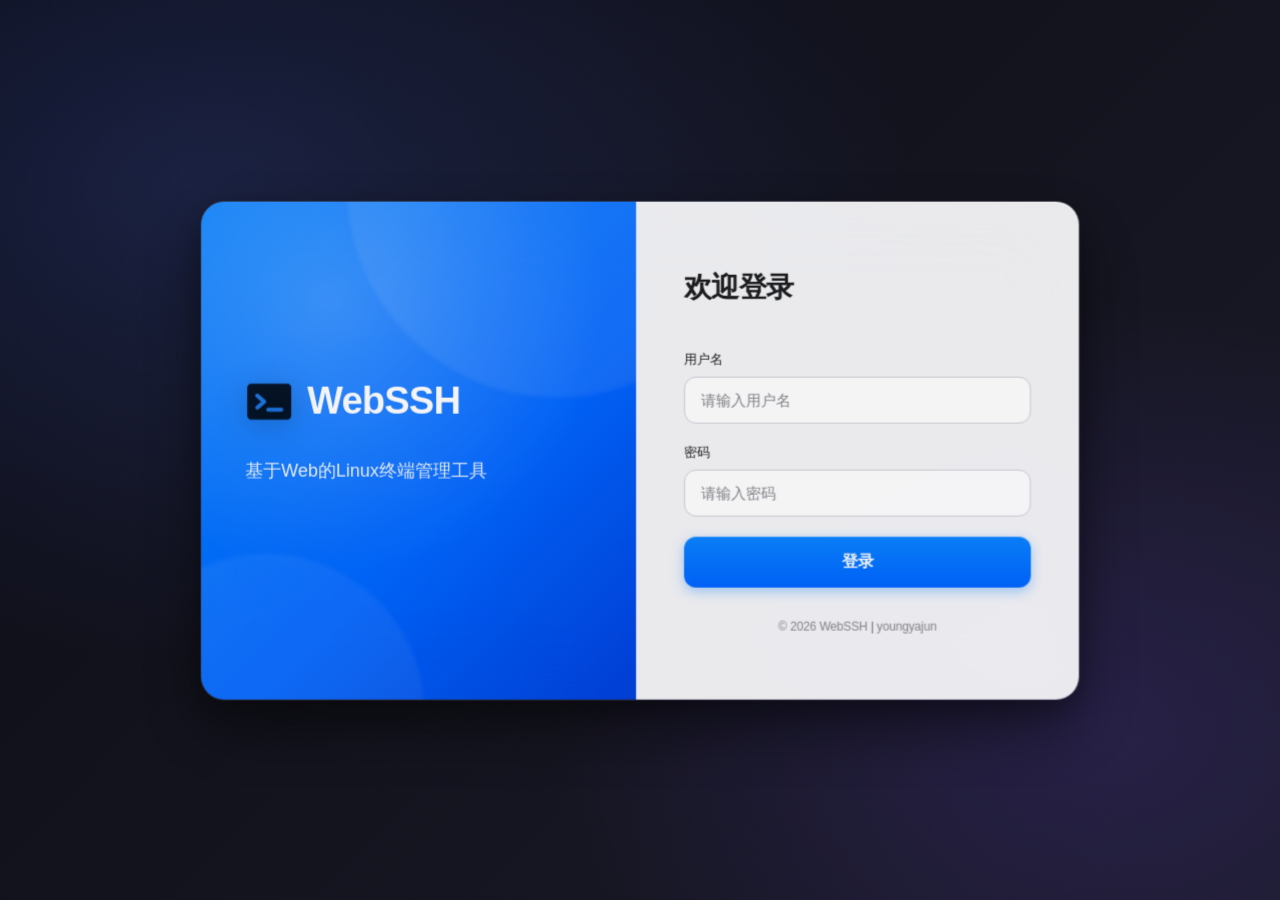
==== yyj-webssh-spring-boot-starter/src/main/resources/META-INF/resources/webssh/index.html @ f2e2c3d6 "refactor: replace UI logo image." ====
<!DOCTYPE html>
<html lang="zh-CN">
<head>
    <meta charset="UTF-8">
    <meta name="viewport" content="width=device-width, initial-scale=1.0">
    <title>WebSSH-终端</title>
    <link rel="icon" type="image/svg+xml" href="images/terminal.svg">
    <link rel="stylesheet" href="style/xterm-5.5.0.css">
    <link rel="stylesheet" href="style/webssh.css">
    <script src="js/xterm-5.5.0.js"></script>
    <script src="js/xterm-addon-fit.min-0.8.0.js"></script>
    <script src="js/jsencrypt.min.js"></script>
    <script src="js/webssh.js"></script>
</head>
<body data-theme="dark">
    <div class="header">
        <div class="header-left">
            <div class="logo">
                <span class="logo-text">WebSSH</span>
                <img src="images/terminal.png" alt="WebSSH" class="logo-icon">
            </div>
            <div class="selector-wrapper">
                <span class="selector-label">会话</span>
                <select class="host-selector" id="hostSelector" title="选择主机新建会话">
                    <!-- 动态填充 -->
                </select>
            </div>
        </div>
        <div class="header-right">
            <div class="selector-wrapper">
                <span class="selector-label">主题</span>
                <select class="theme-selector" id="themeSelector" title="终端主题">
                    <option value="github-dark">Dark</option>
                    <option value="github-light">Light</option>
                </select>
            </div>
            <div class="header-divider"></div>
            <div class="header-group">
                <button class="btn btn-icon" id="toggleFilePanel" title="文件管理器"><img src="images/file.png" alt="文件管理器"></button>
                <button class="btn btn-icon" id="refreshBtn" title="刷新"><img src="images/refresh.png" alt="刷新"></button>
                <button class="btn btn-icon" id="logBtn" title="命令日志"><img src="images/log.png" alt="命令日志"></button>
            </div>
            <div class="header-divider"></div>
            <div class="user-group">
                <span class="user-info" id="userInfo"></span>
                <button class="btn btn-icon" id="logoutBtn" title="退出"><img src="images/logout.png" alt="退出"></button>
            </div>
        </div>
    </div>

    <!-- 标签栏 -->
    <div class="tab-bar" id="tabBar">
        <div class="tab-list" id="tabList">
            <!-- 动态填充 -->
        </div>
        <button class="tab-overflow-btn" id="tabOverflowBtn" title="更多会话" style="display:none;">&#9662;</button>
        <div class="tab-overflow-dropdown" id="tabOverflowDropdown"></div>
        <button class="tab-add-btn" id="tabAddBtn" title="新建会话">+</button>
    </div>

    <div class="main-container">
        <div class="file-panel" id="filePanel">
            <div class="file-panel-header">
                <span class="file-panel-title">文件管理器</span>
                <div class="file-panel-actions">
                    <button class="btn btn-icon" id="refreshFileBtn" title="刷新文件列表">&#x1F504;</button>
                    <button class="btn btn-icon" id="uploadBtn" title="上传文件">&#x2B06;</button>
                    <label class="follow-terminal-label" title="跟随终端目录，终端 cd 时自动同步文件面板">
                        <input type="checkbox" id="followTerminalDir">
                        跟随终端
                    </label>
                </div>
            </div>
            <div class="path-display-bar" id="pathDisplayBar">
                <div class="breadcrumb" id="breadcrumb">
                    <!-- 动态填充 -->
                </div>
                <div class="path-bar">
                    <div class="path-input-wrapper">
                        <span class="path-input-icon">📁</span>
                        <input type="text" id="pathInput" class="path-input" placeholder="输入路径后回车跳转..." />
                        <div class="path-suggestions" id="pathSuggestions"></div>
                    </div>
                </div>
            </div>
            <div class="file-list" id="fileList">
                <!-- 动态填充 -->
            </div>
        </div>
        <div class="resizer" id="resizer"></div>
        <div class="terminal-panel">
            <div class="terminal-container">
                <div class="terminal-container-inner" id="terminalContainer">
                    <!-- 每个标签页的终端动态创建 -->
                </div>
                <!-- 空状态引导（所有标签关闭后显示） -->
                <div class="terminal-empty-state" id="terminalEmptyState" style="display:none;">
                    <div class="empty-icon">&#x1F4BB;</div>
                    <div class="empty-text">没有活跃的终端会话</div>
                    <div class="empty-actions">
                        <button class="btn btn-primary" id="emptyNewSessionBtn">新建会话</button>
                    </div>
                </div>
            </div>
            <div class="status-bar">
                <span id="connectionStatus"><span class="status-dot" id="statusDot"></span>未连接</span>
                <span id="currentPath" title="点击复制路径到剪切板">路径: -</span>
            </div>
        </div>
    </div>

    <!-- 文件预览弹窗 -->
    <div class="modal" id="previewModal">
        <div class="modal-content">
            <div class="modal-header">
                <span class="modal-title" id="previewTitle">文件预览</span>
                <button class="modal-close" id="closePreview">&times;</button>
            </div>
            <div class="modal-body">
                <div id="previewContent" class="preview-content"></div>
            </div>
        </div>
    </div>

    <!-- 自定义右键菜单 -->
    <div class="context-menu" id="contextMenu">
        <div class="context-menu-item" id="ctxUpload">
            <span class="menu-icon">&#x2B06;</span>
            <span>上传文件</span>
        </div>
        <div class="context-menu-separator" id="ctxSepUpload"></div>
        <div class="context-menu-item" id="ctxDownload">
            <span class="menu-icon">&#x2B07;</span>
            <span>下载</span>
        </div>
        <div class="context-menu-item" id="ctxProperties">
            <span class="menu-icon">&#x1F4CB;</span>
            <span>属性</span>
        </div>
        <div class="context-menu-separator" id="ctxSeparator"></div>
        <div class="context-menu-item" id="ctxPreview">
            <span class="menu-icon">&#x1F441;</span>
            <span>预览</span>
        </div>
    </div>

    <!-- 终端右键菜单（复制） -->
    <div class="context-menu" id="terminalContextMenu">
        <div class="context-menu-item" id="ctxCopy">
            <span class="menu-icon">&#x1F4CB;</span>
            <span>复制</span>
        </div>
    </div>

    <!-- 标签页右键菜单 -->
    <div class="context-menu tab-context-menu" id="tabContextMenu">
        <div class="context-menu-item" id="ctxTabDuplicate">
            <span class="menu-icon">&#x1F4CB;</span>
            <span>复制会话</span>
        </div>
        <div class="context-menu-separator"></div>
        <div class="context-menu-item" id="ctxTabClose">
            <span class="menu-icon">&#x2716;</span>
            <span>关闭</span>
        </div>
        <div class="context-menu-item danger" id="ctxTabCloseOthers">
            <span class="menu-icon">&#x2716;</span>
            <span>关闭其他</span>
        </div>
    </div>

    <!-- SSH 凭据输入对话框 -->
    <div class="modal" id="credentialModal">
        <div class="modal-content" style="max-width: 500px;">
            <div class="modal-header">
                <span class="modal-title">输入 SSH 凭据</span>
                <button class="modal-close" id="closeCredential">&times;</button>
            </div>
            <div class="modal-body">
                <div id="credentialError" class="error-message" style="display: none;"></div>
                <div class="form-group">
                    <label for="credentialHost">主机</label>
                    <div class="host-combobox">
                        <input type="text" id="credentialHost" class="form-control" placeholder="选择或输入主机/IP（可含端口，如 192.168.1.1:2222）" autocomplete="off">
                        <div class="host-dropdown" id="hostDropdown"></div>
                    </div>
                </div>
                <div id="credentialConfiguredHint" class="info-message" style="display: none;">该主机已在配置文件中配置账号密码，可直接点击"连接"</div>
                <div class="form-group" id="credentialUsernameGroup">
                    <label for="credentialUsername">用户名</label>
                    <input type="text" id="credentialUsername" class="form-control" placeholder="输入 SSH 用户名" autocomplete="username">
                </div>
                <div class="form-group" id="credentialPasswordGroup">
                    <label for="credentialPassword">密码</label>
                    <input type="password" id="credentialPassword" class="form-control" placeholder="输入 SSH 密码" autocomplete="current-password">
                </div>
                <div class="form-group" id="rememberCredentialsGroup" style="margin-top: 20px;">
                    <label style="display: flex; align-items: center;">
                        <input type="checkbox" id="rememberCredentials">
                        <span style="margin-left: 8px;">记住凭据（仅本次会话）</span>
                    </label>
                </div>
                <div class="modal-footer" style="display: flex; justify-content: flex-end; gap: 10px; margin-top: 20px;">
                    <button class="btn" id="cancelCredential">取消</button>
                    <button class="btn btn-primary" id="submitCredential">连接</button>
                </div>
            </div>
        </div>
    </div>

    <!-- 退出确认对话框 -->
    <div class="modal" id="logoutModal">
        <div class="modal-content" style="max-width: 420px;">
            <div class="modal-header">
                <span class="modal-title">确认退出</span>
                <button class="modal-close" id="closeLogoutModal">&times;</button>
            </div>
            <div class="modal-body">
                <p style="font-size: 15px; margin: 0; color: var(--text);">确定要退出WebSSH吗？</p>
                <div class="modal-footer" style="display: flex; justify-content: flex-end; gap: 10px; margin-top: 24px;">
                    <button class="btn" id="cancelLogout">取消</button>
                    <button class="btn btn-danger" id="confirmLogout">确定</button>
                </div>
            </div>
        </div>
    </div>

    <!-- 文件属性对话框 -->
    <div class="modal" id="propertiesModal">
        <div class="modal-content" style="max-width: 520px;">
            <div class="modal-header">
                <span class="modal-title">文件属性</span>
                <button class="modal-close" id="closeProperties">&times;</button>
            </div>
            <div class="modal-body">
                <div id="propertiesContent" style="text-align: center; padding: 20px;">
                    <div class="spinner"></div>
                    <p style="margin-top: 10px; color: var(--text-muted);">加载中...</p>
                </div>
            </div>
        </div>
    </div>

    <!-- 文件夹大小过大警告对话框 -->
    <div class="modal" id="largeDirModal">
        <div class="modal-content" style="max-width: 440px;">
            <div class="modal-header">
                <span class="modal-title">文件夹较大</span>
                <button class="modal-close" id="closeLargeDirModal">&times;</button>
            </div>
            <div class="modal-body">
                <p style="font-size: 15px; margin: 0; color: var(--text); line-height: 1.6;" id="largeDirMsg"></p>
                <div class="modal-footer" style="display: flex; justify-content: flex-end; gap: 10px; margin-top: 24px;">
                    <button class="btn" id="cancelLargeDir">取消</button>
                    <button class="btn btn-primary" id="confirmLargeDir">仍然下载</button>
                </div>
            </div>
        </div>
    </div>

    <!-- 文件上传进度对话框 -->
    <div class="modal" id="uploadModal">
        <div class="modal-content" style="max-width: 460px;">
            <div class="modal-header">
                <span class="modal-title">文件上传</span>
                <button class="modal-close" id="closeUploadModal">&times;</button>
            </div>
            <div class="modal-body">
                <div id="uploadContent" style="text-align: center; padding: 10px 0;">
                    <div class="upload-file-name" id="uploadFileName"></div>
                    <div class="upload-progress-container">
                        <div class="upload-progress-bar" id="uploadProgressBar"></div>
                    </div>
                    <div class="upload-progress-text" id="uploadProgressText">准备上传...</div>
                    <div id="uploadResult" style="display: none;"></div>
                </div>
                <div class="modal-footer" style="display: flex; justify-content: flex-end; gap: 10px; margin-top: 16px;" id="uploadFooter">
                    <button class="btn" id="cancelUpload">取消上传</button>
                </div>
            </div>
        </div>
    </div>

    <!-- 文件覆盖确认对话框 -->
    <div class="modal" id="overwriteModal">
        <div class="modal-content" style="max-width: 460px;">
            <div class="modal-header">
                <span class="modal-title">文件已存在</span>
                <button class="modal-close" id="closeOverwriteModal">&times;</button>
            </div>
            <div class="modal-body">
                <div style="text-align: center; padding: 10px 0;">
                    <div style="font-size: 40px;">&#x26A0;&#xFE0F;</div>
                    <div id="overwriteFileName" style="margin-top: 10px; font-weight: bold; word-break: break-all;"></div>
                    <div style="margin-top: 8px; color: var(--text-muted);">该文件已存在，是否覆盖？</div>
                </div>
                <div class="form-group" id="overwriteAllWrapper" style="margin-top: 15px; display: none;">
                    <label style="display: flex; align-items: center;">
                        <input type="checkbox" id="overwriteAllCheckbox">
                        <span style="margin-left: 8px;">应用到所有冲突</span>
                    </label>
                </div>
            </div>
            <div class="modal-footer" style="display: flex; justify-content: flex-end; gap: 10px; margin-top: 16px;">
                <button class="btn" id="skipOverwriteBtn">跳过</button>
                <button class="btn btn-primary" id="confirmOverwriteBtn">覆盖</button>
            </div>
        </div>
    </div>

    <!-- 命令日志弹窗 -->
    <div class="modal" id="logModal">
        <div class="modal-content" style="max-width: 700px;">
            <div class="modal-header">
                <span class="modal-title" id="logModalTitle">命令日志</span>
                <div class="log-modal-actions">
                    <button class="btn" id="copyLogBtn" title="复制全部日志">复制</button>
                    <button class="btn btn-danger" id="clearLogBtn" title="清空当前标签页日志">清空</button>
                    <button class="modal-close" id="closeLogModal">&times;</button>
                </div>
            </div>
            <div class="modal-body">
                <div id="logContent" class="log-content">
                    <!-- 动态填充 -->
                </div>
            </div>
        </div>
    </div>

    <!-- 隐藏的文件选择器，用于上传 -->
    <input type="file" id="hiddenFileInput" style="display: none;" multiple>

</body>
</html>
---- yyj-webssh-spring-boot-starter/src/main/resources/META-INF/resources/webssh/style/xterm-5.5.0.css ----
/**
 * Copyright (c) 2014 The xterm.js authors. All rights reserved.
 * Copyright (c) 2012-2013, Christopher Jeffrey (MIT License)
 * https://github.com/chjj/term.js
 * @license MIT
 *
 * Permission is hereby granted, free of charge, to any person obtaining a copy
 * of this software and associated documentation files (the "Software"), to deal
 * in the Software without restriction, including without limitation the rights
 * to use, copy, modify, merge, publish, distribute, sublicense, and/or sell
 * copies of the Software, and to permit persons to whom the Software is
 * furnished to do so, subject to the following conditions:
 *
 * The above copyright notice and this permission notice shall be included in
 * all copies or substantial portions of the Software.
 *
 * THE SOFTWARE IS PROVIDED "AS IS", WITHOUT WARRANTY OF ANY KIND, EXPRESS OR
 * IMPLIED, INCLUDING BUT NOT LIMITED TO THE WARRANTIES OF MERCHANTABILITY,
 * FITNESS FOR A PARTICULAR PURPOSE AND NONINFRINGEMENT. IN NO EVENT SHALL THE
 * AUTHORS OR COPYRIGHT HOLDERS BE LIABLE FOR ANY CLAIM, DAMAGES OR OTHER
 * LIABILITY, WHETHER IN AN ACTION OF CONTRACT, TORT OR OTHERWISE, ARISING FROM,
 * OUT OF OR IN CONNECTION WITH THE SOFTWARE OR THE USE OR OTHER DEALINGS IN
 * THE SOFTWARE.
 *
 * Originally forked from (with the author's permission):
 *   Fabrice Bellard's javascript vt100 for jslinux:
 *   http://bellard.org/jslinux/
 *   Copyright (c) 2011 Fabrice Bellard
 *   The original design remains. The terminal itself
 *   has been extended to include xterm CSI codes, among
 *   other features.
 */

/**
 *  Default styles for xterm.js
 */

.xterm {
    cursor: text;
    position: relative;
    user-select: none;
    -ms-user-select: none;
    -webkit-user-select: none;
}

.xterm.focus,
.xterm:focus {
    outline: none;
}

.xterm .xterm-helpers {
    position: absolute;
    top: 0;
    /**
     * The z-index of the helpers must be higher than the canvases in order for
     * IMEs to appear on top.
     */
    z-index: 5;
}

.xterm .xterm-helper-textarea {
    padding: 0;
    border: 0;
    margin: 0;
    /* Move textarea out of the screen to the far left, so that the cursor is not visible */
    position: absolute;
    opacity: 0;
    left: -9999em;
    top: 0;
    width: 0;
    height: 0;
    z-index: -5;
    /** Prevent wrapping so the IME appears against the textarea at the correct position */
    white-space: nowrap;
    overflow: hidden;
    resize: none;
}

.xterm .composition-view {
    /* TODO: Composition position got messed up somewhere */
    background: #000;
    color: #FFF;
    display: none;
    position: absolute;
    white-space: nowrap;
    z-index: 1;
}

.xterm .composition-view.active {
    display: block;
}

.xterm .xterm-viewport {
    /* On OS X this is required in order for the scroll bar to appear fully opaque */
    background-color: #000;
    overflow-y: scroll;
    cursor: default;
    position: absolute;
    right: 0;
    left: 0;
    top: 0;
    bottom: 0;
}

.xterm .xterm-screen {
    position: relative;
}

.xterm .xterm-screen canvas {
    position: absolute;
    left: 0;
    top: 0;
}

.xterm .xterm-scroll-area {
    visibility: hidden;
}

.xterm-char-measure-element {
    display: inline-block;
    visibility: hidden;
    position: absolute;
    top: 0;
    left: -9999em;
    line-height: normal;
}

.xterm.enable-mouse-events {
    /* When mouse events are enabled (eg. tmux), revert to the standard pointer cursor */
    cursor: default;
}

.xterm.xterm-cursor-pointer,
.xterm .xterm-cursor-pointer {
    cursor: pointer;
}

.xterm.column-select.focus {
    /* Column selection mode */
    cursor: crosshair;
}

.xterm .xterm-accessibility:not(.debug),
.xterm .xterm-message {
    position: absolute;
    left: 0;
    top: 0;
    bottom: 0;
    right: 0;
    z-index: 10;
    color: transparent;
    pointer-events: none;
}

.xterm .xterm-accessibility-tree:not(.debug) *::selection {
  color: transparent;
}

.xterm .xterm-accessibility-tree {
  user-select: text;
  white-space: pre;
}

.xterm .live-region {
    position: absolute;
    left: -9999px;
    width: 1px;
    height: 1px;
    overflow: hidden;
}

.xterm-dim {
    /* Dim should not apply to background, so the opacity of the foreground color is applied
     * explicitly in the generated class and reset to 1 here */
    opacity: 1 !important;
}

.xterm-underline-1 { text-decoration: underline; }
.xterm-underline-2 { text-decoration: double underline; }
.xterm-underline-3 { text-decoration: wavy underline; }
.xterm-underline-4 { text-decoration: dotted underline; }
.xterm-underline-5 { text-decoration: dashed underline; }

.xterm-overline {
    text-decoration: overline;
}

.xterm-overline.xterm-underline-1 { text-decoration: overline underline; }
.xterm-overline.xterm-underline-2 { text-decoration: overline double underline; }
.xterm-overline.xterm-underline-3 { text-decoration: overline wavy underline; }
.xterm-overline.xterm-underline-4 { text-decoration: overline dotted underline; }
.xterm-overline.xterm-underline-5 { text-decoration: overline dashed underline; }

.xterm-strikethrough {
    text-decoration: line-through;
}

.xterm-screen .xterm-decoration-container .xterm-decoration {
	z-index: 6;
	position: absolute;
}

.xterm-screen .xterm-decoration-container .xterm-decoration.xterm-decoration-top-layer {
	z-index: 7;
}

.xterm-decoration-overview-ruler {
    z-index: 8;
    position: absolute;
    top: 0;
    right: 0;
    pointer-events: none;
}

.xterm-decoration-top {
    z-index: 2;
    position: relative;
}
---- yyj-webssh-spring-boot-starter/src/main/resources/META-INF/resources/webssh/style/webssh.css ----
/* WebSSH 终端页面样式 */

/* ======================== 主题变量 ======================== */
/* 通过 body[data-theme] 切换暗/亮主题，所有区域（含顶部 .header）统一使用变量引用颜色，
   随主题切换同时生效。 */

body {
    /* 暗色主题（默认） */
    --bg-base: #0d1117;
    --bg-panel: #161b22;
    --bg-elevated: #21262d;
    --bg-hover: #21262d;
    --bg-hover-blue: #1a2a3a;
    --bg-active: rgba(31, 111, 235, 0.2);
    --bg-tab-bar: #1c2128;
    --bg-tab: #0d1117;
    --bg-tab-active: #161b22;
    --bg-context-menu: #21262d;
    --border: #30363d;
    --border-light: #21262d;
    --text: #c9d1d9;
    --text-muted: #8b949e;
    --text-dim: #484f58;
    --accent: #58a6ff;
    --accent-light: #79c0ff;
    --accent-hover: #1f6feb;
    --resizer: #30363d;
    --resizer-hover: #1f6feb;
    --danger: #f85149;
    --danger-bg: rgba(248, 81, 73, 0.1);
    --danger-hover: #f85149;
    --success: #3fb950;
    --scrollbar-thumb: #30363d;
    --scrollbar-thumb-hover: #484f58;
    --modal-overlay: rgba(0, 0, 0, 0.7);
    --shadow-modal: 0 10px 40px rgba(0, 0, 0, 0.5);
    --shadow-menu: 0 8px 24px rgba(0, 0, 0, 0.6);
    --shadow-dropdown: 0 8px 24px rgba(0, 0, 0, 0.5);
    --shadow-suggest: 0 4px 12px rgba(0, 0, 0, 0.5);
}

body[data-theme="light"] {
    --bg-base: #ffffff;
    --bg-panel: #f6f8fa;
    --bg-elevated: #eaeef2;
    --bg-hover: #eaeef2;
    --bg-hover-blue: #ddf4ff;
    --bg-active: rgba(9, 105, 218, 0.12);
    --bg-tab-bar: #eaeef2;
    --bg-tab: #ffffff;
    --bg-tab-active: #f6f8fa;
    --bg-context-menu: #f6f8fa;
    --border: #d0d7de;
    --border-light: #eaeef2;
    --text: #24292f;
    --text-muted: #57606a;
    --text-dim: #8c959f;
    --accent: #0969da;
    --accent-light: #218bff;
    --accent-hover: #0969da;
    --resizer: #d0d7de;
    --resizer-hover: #0969da;
    --danger: #cf222e;
    --danger-bg: rgba(207, 34, 46, 0.1);
    --danger-hover: #cf222e;
    --success: #116329;
    --scrollbar-thumb: #d0d7de;
    --scrollbar-thumb-hover: #afb8c1;
    --modal-overlay: rgba(140, 149, 159, 0.4);
    --shadow-modal: 0 10px 40px rgba(140, 149, 159, 0.3);
    --shadow-menu: 0 8px 24px rgba(140, 149, 159, 0.3);
    --shadow-dropdown: 0 8px 24px rgba(140, 149, 159, 0.3);
    --shadow-suggest: 0 4px 12px rgba(140, 149, 159, 0.3);
}

/* ======================== 全局重置与基础样式 ======================== */
/* 盒模型重置、全局滚动条样式（含 Firefox 的 scrollbar-width 与 WebKit 伪元素） */

* { margin: 0; padding: 0; box-sizing: border-box; scrollbar-width: thin; scrollbar-color: var(--scrollbar-thumb) transparent; }
/* 全局扁平化滚动条（WebKit） */
::-webkit-scrollbar { width: 8px; height: 8px; }
::-webkit-scrollbar-track { background: transparent; }
::-webkit-scrollbar-thumb { background: var(--scrollbar-thumb); border-radius: 4px; }
::-webkit-scrollbar-thumb:hover { background: var(--scrollbar-thumb-hover); }
::-webkit-scrollbar-corner { background: transparent; }
body {
    font-family: -apple-system, BlinkMacSystemFont, 'Segoe UI', 'Roboto', 'Helvetica', 'Arial', sans-serif;
    background: var(--bg-base);
    color: var(--text);
    overflow: hidden;
}
/* ======================== 顶部导航栏 ======================== */
/* 顶栏布局：左侧 logo + 主机/会话/主题选择器；右侧操作与账号信息 */

.header {
    background: var(--bg-elevated);
    padding: 10px 20px;
    display: flex;
    align-items: center;
    justify-content: space-between;
    border-bottom: 1px solid var(--border);
}
.header-left {
    display: flex;
    align-items: center;
    gap: 20px;
}
.header-right {
    display: flex;
    align-items: center;
    gap: 12px;
}
.header-group {
    display: flex;
    align-items: center;
    gap: 8px;
}
.header-divider {
    width: 1px;
    height: 24px;
    background: var(--border);
    flex-shrink: 0;
}
.user-group {
    display: flex;
    align-items: center;
    gap: 8px;
    height: 32px;
    padding: 0 10px;
    border-radius: 6px;
    background: color-mix(in srgb, var(--bg-elevated) 30%, transparent);
    transition: background 0.2s;
}
.user-group:hover {
    background: color-mix(in srgb, var(--bg-elevated) 55%, transparent);
}
.user-group .user-info {
    max-width: 120px;
    overflow: hidden;
    text-overflow: ellipsis;
    white-space: nowrap;
}
.logo {
    color: var(--accent);
    font-size: 20px;
    font-weight: 600;
    display: flex;
    align-items: center;
    gap: 8px;
    height: 32px;
    line-height: 32px;
}
.logo-icon {
    width: 24px;
    height: 24px;
}
.selector-wrapper {
    display: flex;
    align-items: center;
    gap: 8px;
    height: 28px;
}
.selector-label {
    font-size: 13px;
    color: var(--text-muted);
    white-space: nowrap;
    user-select: none;
    line-height: 28px;
}
.host-selector {
    background: var(--bg-base);
    border: 1px solid var(--border);
    border-radius: 6px;
    height: 28px;
    padding: 0 10px;
    color: var(--text);
    font-size: 13px;
    line-height: 26px;
    min-width: 200px;
    cursor: pointer;
}
.host-selector:focus {
    outline: none;
    border-color: var(--accent);
}
.btn {
    height: 32px;
    padding: 0 16px;
    border: 1px solid var(--border);
    border-radius: 6px;
    cursor: pointer;
    font-size: 14px;
    line-height: 30px;
    transition: all 0.2s;
    background: var(--bg-elevated);
    color: var(--text);
}
.btn:hover {
    background: var(--border);
}
.btn-primary {
    background: #238636;
    color: #fff;
    border-color: #238636;
}
.btn-primary:hover {
    background: #2ea043;
}
.btn-danger {
    background: #da3633;
    color: #fff;
    border-color: #da3633;
}
.btn-danger:hover {
    background: var(--danger-hover);
}
.btn-icon {
    height: 32px;
    padding: 0 10px;
    display: inline-flex;
    align-items: center;
    justify-content: center;
    background: transparent;
    border: 1px solid transparent;
    line-height: 1;
}
.btn-icon:hover {
    background: var(--border);
    border-color: var(--border);
}
.btn-icon img {
    width: 20px;
    height: 20px;
    opacity: 0.8;
    transition: opacity 0.2s;
}
.btn-icon:hover img {
    opacity: 1;
}
.user-info {
    font-size: 14px;
    color: var(--text-muted);
    line-height: 32px;
}
/* ======================== 主容器布局 ======================== */
/* 文件面板 + 拖拽分隔条 + 终端面板 的横向 flex 布局 */

.main-container {
    display: flex;
    height: calc(100vh - 52px - 36px);
}
/* ======================== 文件面板（左侧栏） ======================== */
/* 含：面板容器与折叠态、列宽拖拽分隔条(resizer)、面板头、跟随终端开关、
   面包屑导航、路径输入与自动补全建议、文件列表、文件类型图标配色等 */

.file-panel {
    width: 300px;
    min-width: 180px;
    flex-shrink: 0;
    background: var(--bg-panel);
    display: flex;
    flex-direction: column;
    transition: width 0.3s;
}
.file-panel.collapsed {
    width: 0;
    min-width: 0;
    overflow: hidden;
}
.resizer {
    width: 5px;
    background: var(--resizer);
    cursor: col-resize;
    flex-shrink: 0;
    transition: background 0.15s;
    position: relative;
    z-index: 10;
}
.resizer:hover,
.resizer.active {
    background: var(--resizer-hover);
}
.resizer.collapsed {
    display: none;
}
body.resizing {
    cursor: col-resize;
    user-select: none;
    -webkit-user-select: none;
}
.file-panel-header {
    padding: 12px;
    background: var(--bg-panel);
    border-bottom: 1px solid var(--border);
    display: flex;
    justify-content: space-between;
    align-items: center;
}
.file-panel-title {
    font-size: 14px;
    font-weight: 600;
    color: var(--text);
}
.follow-terminal-label {
    display: flex;
    align-items: center;
    gap: 5px;
    font-size: 12px;
    color: var(--text-muted);
    cursor: pointer;
    user-select: none;
}
.follow-terminal-label input[type="checkbox"] {
    accent-color: var(--accent);
    cursor: pointer;
    width: 14px;
    height: 14px;
}
.follow-terminal-label:hover {
    color: var(--text);
}
.breadcrumb {
    padding: 8px 12px;
    background: var(--bg-base);
    border-bottom: 1px solid var(--border);
    display: flex;
    align-items: center;
    gap: 5px;
    font-size: 12px;
    overflow-x: auto;
}
.breadcrumb-item {
    color: var(--accent);
    cursor: pointer;
    white-space: nowrap;
}
.breadcrumb-item:hover {
    text-decoration: underline;
}
.breadcrumb-separator {
    color: var(--text-muted);
}
.path-display-bar {
    position: relative;
    border-bottom: 1px solid var(--border);
}
.path-display-bar .breadcrumb {
    cursor: text;
    border-bottom: none;
}
.path-bar {
    display: none;
    position: relative;
    padding: 6px 12px;
    background: var(--bg-base);
}
.path-display-bar.editing .breadcrumb {
    display: none;
}
.path-display-bar.editing .path-bar {
    display: block;
}
.path-input-wrapper {
    position: relative;
}
.path-input-icon {
    position: absolute;
    left: 8px;
    top: 50%;
    transform: translateY(-50%);
    font-size: 14px;
    pointer-events: none;
    z-index: 1;
}
.path-input {
    width: 100%;
    background: var(--bg-panel);
    border: 1px solid var(--border);
    border-radius: 6px;
    padding: 6px 10px 6px 28px;
    color: var(--text);
    font-size: 13px;
    font-family: 'Consolas', 'Courier New', monospace;
}
.path-input:focus {
    outline: none;
    border-color: var(--accent);
    background: var(--bg-base);
}
.path-suggestions {
    display: none;
    position: absolute;
    left: 0;
    right: 0;
    top: 100%;
    margin-top: 2px;
    background: var(--bg-panel);
    border: 1px solid var(--border);
    border-radius: 6px;
    max-height: 200px;
    overflow-y: auto;
    z-index: 100;
    box-shadow: var(--shadow-suggest);
}
.path-suggestions.show {
    display: block;
}
.path-suggestion-item {
    padding: 8px 12px;
    cursor: pointer;
    font-size: 13px;
    font-family: 'Consolas', 'Courier New', monospace;
    display: flex;
    align-items: center;
    gap: 8px;
    color: var(--text);
}
.path-suggestion-item:hover, .path-suggestion-item.active {
    background: var(--accent-hover);
    color: #fff;
}
.path-suggestion-icon {
    color: var(--accent-light);
}
.path-suggestion-item:hover .path-suggestion-icon, .path-suggestion-item.active .path-suggestion-icon {
    color: #fff;
}
.file-list {
    flex: 1;
    overflow-y: auto;
    padding: 8px 0;
}
.file-item {
    padding: 10px 12px;
    cursor: pointer;
    display: flex;
    align-items: center;
    gap: 10px;
    font-size: 14px;
    border-left: 3px solid transparent;
}
.file-item:hover {
    background: var(--bg-hover);
}
.file-item.parent-dir {
    font-weight: 500;
    color: var(--accent-light);
}
.file-item.parent-dir:hover {
    background: var(--bg-hover-blue);
}
.file-item.parent-dir .file-icon {
    color: var(--accent-light);
    font-weight: bold;
}
.file-item.selected {
    background: var(--bg-active);
    border-left-color: var(--accent);
}
.file-icon {
    font-size: 16px;
    width: 20px;
    text-align: center;
}
.file-icon.dir { color: var(--accent-light); }
.file-icon.file { color: var(--text); }
.file-icon.file-txt { color: var(--text); }
.file-icon.file-html { color: #a371f7; }
.file-icon.file-css { color: #7ee787; }
.file-icon.file-js { color: #f1e05a; }
.file-icon.file-java { color: #f0883e; }
.file-icon.file-py { color: #3572A5; }
.file-icon.file-zip { color: #e36209; }
.file-icon.file-image { color: #a371f7; }
.file-name {
    flex: 1;
    overflow: hidden;
    text-overflow: ellipsis;
    white-space: nowrap;
}
.file-info {
    font-size: 12px;
    color: var(--text-muted);
}
/* ======================== 终端面板 ======================== */
/* 终端渲染区域容器 */

.terminal-panel {
    flex: 1;
    display: flex;
    flex-direction: column;
    background: var(--bg-base);
}
.terminal-container {
    flex: 1;
    padding: 10px;
    position: relative;
}
.terminal {
    height: 100%;
}
/* ======================== 模态框/弹窗 ======================== */
/* 通用遮罩弹窗：连接表单、文件预览、属性查看等复用；含内容区、头部、关闭按钮、正文 */

.modal {
    display: none;
    position: fixed;
    top: 0;
    left: 0;
    width: 100%;
    height: 100%;
    background: var(--modal-overlay);
    z-index: 1000;
    align-items: center;
    justify-content: center;
}
.modal.show {
    display: flex;
}
.modal-content {
    background: var(--bg-panel);
    border-radius: 10px;
    width: 90%;
    max-width: 900px;
    max-height: 80vh;
    display: flex;
    flex-direction: column;
    box-shadow: var(--shadow-modal);
}
.modal-header {
    padding: 15px 20px;
    border-bottom: 1px solid var(--border);
    display: flex;
    justify-content: space-between;
    align-items: center;
}
.modal-title {
    font-size: 16px;
    font-weight: 600;
    color: var(--text);
}
.modal-close {
    background: none;
    border: none;
    color: var(--text-muted);
    font-size: 24px;
    cursor: pointer;
    padding: 0;
    line-height: 1;
}
.modal-close:hover {
    color: var(--text);
}
.modal-body {
    flex: 1;
    padding: 20px;
    overflow-y: auto;
}
.preview-content {
    background: var(--bg-base);
    padding: 15px;
    border-radius: 6px;
    font-family: 'Courier New', 'Consolas', monospace;
    font-size: 13px;
    line-height: 1.6;
    white-space: pre-wrap;
    word-break: break-all;
    max-height: 500px;
    overflow-y: auto;
    color: var(--text);
}
/* ======================== 底部状态栏 ======================== */
/* 显示当前终端路径（点击可复制）与连接状态指示点 */

.status-bar {
    background: var(--bg-panel);
    padding: 8px 12px;
    font-size: 12px;
    color: var(--text-muted);
    border-top: 1px solid var(--border);
    display: flex;
    justify-content: space-between;
    align-items: center;
}
.status-bar #currentPath {
    cursor: pointer;
    transition: color 0.15s ease;
    user-select: none;
}
.status-bar #currentPath:hover {
    color: var(--accent);
}
.status-bar #currentPath.copied {
    color: var(--success);
}
.status-dot {
    display: none;
    width: 8px;
    height: 8px;
    border-radius: 50%;
    /* 与终端光标颜色一致的高亮绿色 */
    background: #00ff00;
    margin-right: 6px;
    vertical-align: middle;
}
.status-dot.connected {
    display: inline-block;
}
/* ======================== 加载与提示状态 ======================== */
/* 加载旋转动画、空状态占位、错误信息提示 */

.loading {
    display: none;
    text-align: center;
    padding: 40px;
}
.loading.show {
    display: block;
}
.spinner {
    width: 30px;
    height: 30px;
    border: 3px solid var(--border);
    border-top-color: var(--accent);
    border-radius: 50%;
    animation: spin 1s linear infinite;
    margin: 0 auto 10px;
}
@keyframes spin { to { transform: rotate(360deg); } }
.empty-state {
    text-align: center;
    padding: 40px 20px;
    color: var(--text-muted);
}
.error-message {
    color: var(--danger);
    padding: 10px;
    background: var(--danger-bg);
    border-radius: 6px;
    margin-bottom: 15px;
}

/* ======================== 消息提示与表单控件 ======================== */
/* 信息提示框、表单分组/输入框、模态框底部按钮区 */

.info-message {
    color: var(--accent);
    padding: 10px;
    background: rgba(56, 139, 253, 0.1);
    border-radius: 6px;
    margin-bottom: 15px;
    font-size: 13px;
    line-height: 1.5;
}

.form-group {
    margin-bottom: 15px;
}

.form-group label {
    display: block;
    margin-bottom: 5px;
    color: var(--text);
    font-size: 14px;
}

.form-control {
    width: 100%;
    padding: 10px 12px;
    background: var(--bg-base);
    border: 1px solid var(--border);
    border-radius: 6px;
    color: var(--text);
    font-size: 14px;
}

.form-control:focus {
    outline: none;
    border-color: var(--accent);
}

.form-control:read-only {
    background: var(--bg-elevated);
    color: var(--text-muted);
    cursor: not-allowed;
}

/* 主机组合框：输入框 + 自定义下拉建议列表（替代原生 datalist，统一暗色主题样式） */
.host-combobox {
    position: relative;
}
.host-dropdown {
    display: none;
    position: absolute;
    top: 100%;
    left: 0;
    right: 0;
    margin-top: 4px;
    background: var(--bg-panel);
    border: 1px solid var(--border);
    border-radius: 6px;
    max-height: 220px;
    overflow-y: auto;
    z-index: 100;
    box-shadow: var(--shadow-dropdown);
    padding: 4px 0;
}
.host-dropdown.show {
    display: block;
}
.host-dropdown-item {
    padding: 8px 12px;
    cursor: pointer;
    font-size: 13px;
    color: var(--text);
    display: flex;
    align-items: center;
    gap: 8px;
    transition: background 0.15s;
    white-space: nowrap;
    overflow: hidden;
    text-overflow: ellipsis;
}
.host-dropdown-item:hover,
.host-dropdown-item.active {
    background: var(--accent-hover);
    color: #fff;
}
.host-dropdown-item .host-item-icon {
    flex-shrink: 0;
    font-size: 14px;
    color: var(--accent-light);
}
.host-dropdown-item:hover .host-item-icon,
.host-dropdown-item.active .host-item-icon {
    color: #fff;
}
.host-dropdown-item .host-item-name {
    overflow: hidden;
    text-overflow: ellipsis;
    flex: 1;
}
.host-dropdown-item .host-item-meta {
    font-size: 11px;
    color: var(--text-muted);
    flex-shrink: 0;
}
.host-dropdown-item:hover .host-item-meta,
.host-dropdown-item.active .host-item-meta {
    color: rgba(255, 255, 255, 0.85);
}
.host-dropdown-empty {
    padding: 12px;
    font-size: 13px;
    color: var(--text-muted);
    text-align: center;
}

.modal-footer {
    display: flex;
    justify-content: flex-end;
    gap: 10px;
    margin-top: 20px;
}

/* ======================== 右键菜单 ======================== */
/* 文件/标签右键自定义菜单：菜单项、图标、分隔线 */

.context-menu {
    display: none;
    position: fixed;
    background: var(--bg-context-menu);
    border: 1px solid var(--border);
    border-radius: 8px;
    min-width: 180px;
    box-shadow: var(--shadow-menu);
    z-index: 2000;
    padding: 6px 0;
    overflow: hidden;
}
.context-menu.show {
    display: block;
}
.context-menu-item {
    padding: 9px 18px;
    cursor: pointer;
    font-size: 14px;
    color: var(--text);
    display: flex;
    align-items: center;
    gap: 10px;
    transition: background 0.15s;
    white-space: nowrap;
}
.context-menu-item:hover {
    background: var(--accent-hover);
    color: #fff;
}
.context-menu-item .menu-icon {
    font-size: 15px;
    width: 18px;
    text-align: center;
}
.context-menu-separator {
    height: 1px;
    background: var(--border);
    margin: 4px 0;
}
/* ======================== 文件属性表格 ======================== */
/* 文件属性弹窗中的键值对表格 */

.props-table {
    width: 100%;
    border-collapse: collapse;
    font-size: 14px;
}
.props-table td {
    padding: 8px 12px;
    border-bottom: 1px solid var(--border-light);
    vertical-align: top;
}
.props-table .prop-label {
    color: var(--text-muted);
    width: 110px;
    white-space: nowrap;
    text-align: right;
    font-weight: 500;
}
.props-table .prop-value {
    color: var(--text);
    word-break: break-all;
    font-family: 'Consolas', 'Courier New', monospace;
    font-size: 13px;
}

/* ======================== 上传进度 ======================== */
/* 文件上传进度条、文件名、上传结果提示（成功/失败） */

.upload-progress-container {
    width: 100%;
    height: 8px;
    background: var(--border);
    border-radius: 4px;
    overflow: hidden;
    margin: 12px 0;
}
.upload-progress-bar {
    height: 100%;
    background: linear-gradient(90deg, #238636, #2ea043);
    border-radius: 4px;
    width: 0%;
    transition: width 0.3s ease;
}
.upload-progress-text {
    text-align: center;
    font-size: 13px;
    color: var(--text-muted);
    margin-top: 6px;
}
.upload-file-name {
    font-size: 14px;
    color: var(--text);
    margin-bottom: 4px;
    word-break: break-all;
}
.upload-result {
    text-align: center;
    font-size: 14px;
    padding: 12px;
    border-radius: 6px;
    margin-top: 12px;
}
.upload-result.success {
    background: rgba(35, 134, 54, 0.15);
    color: var(--success);
}
.upload-result.error {
    background: var(--danger-bg);
    color: var(--danger);
}

/* ======================== 文件面板操作按钮 ======================== */
/* 文件面板头部的刷新/上传等图标按钮组 */

.file-panel-actions {
    display: flex;
    align-items: center;
    gap: 8px;
}
.file-panel-actions .btn-icon {
    font-size: 14px;
    width: 28px;
    height: 28px;
    padding: 0;
    line-height: 28px;
    vertical-align: middle;
}

/* ======================== 标签栏 ======================== */
/* 多会话标签：标签项、状态点、关闭按钮、新增按钮；
   含标签拖拽排序的视觉指示样式 */

.tab-bar {
    background: var(--bg-tab-bar);
    display: flex;
    align-items: center;
    border-bottom: 1px solid var(--border);
    min-height: 36px;
    position: relative;
}
.tab-list {
    display: flex;
    flex: 1;
    overflow: hidden;
}
.tab-item {
    display: flex;
    align-items: center;
    gap: 6px;
    padding: 7px 12px;
    background: var(--bg-tab);
    border-right: 1px solid var(--border);
    border-bottom: 2px solid transparent;
    cursor: pointer;
    font-size: 13px;
    color: var(--text-muted);
    white-space: nowrap;
    user-select: none;
    transition: background 0.15s;
    position: relative;
}
.tab-item:hover {
    background: var(--bg-hover);
    color: var(--text);
}
.tab-item.active {
    background: var(--bg-tab-active);
    color: var(--text);
    border-bottom-color: var(--accent);
}
.tab-item .tab-label {
    max-width: 140px;
    overflow: hidden;
    text-overflow: ellipsis;
}
.tab-item .tab-status {
    width: 7px;
    height: 7px;
    border-radius: 50%;
    flex-shrink: 0;
    background: var(--text-dim);
}
.tab-item .tab-status.connected {
    /* 与终端光标颜色一致的高亮绿色 */
    background: #00ff00;
}
.tab-item .tab-close {
    width: 18px;
    height: 18px;
    display: flex;
    align-items: center;
    justify-content: center;
    border-radius: 3px;
    font-size: 14px;
    line-height: 1;
    color: var(--text-muted);
    flex-shrink: 0;
    visibility: hidden;
}
.tab-item:hover .tab-close {
    visibility: visible;
}
.tab-item .tab-close:hover {
    background: #da363333;
    color: var(--danger);
}
.tab-item.active .tab-close {
    visibility: visible;
}
/* 标签拖拽排序样式 */
.tab-item.dragging {
    opacity: 0.4;
}
.tab-item.drag-over-left::before {
    content: '';
    position: absolute;
    left: -1px;
    top: 0;
    bottom: 0;
    width: 2px;
    background: var(--accent);
    z-index: 2;
    pointer-events: none;
}
.tab-item.drag-over-right::after {
    content: '';
    position: absolute;
    right: -1px;
    top: 0;
    bottom: 0;
    width: 2px;
    background: var(--accent);
    z-index: 2;
    pointer-events: none;
}
/* 溢出下拉按钮：标签超出宽度时显示，点击展开被折叠的会话 */
.tab-overflow-btn {
    width: 32px;
    height: 32px;
    flex-shrink: 0;
    display: flex;
    align-items: center;
    justify-content: center;
    cursor: pointer;
    color: var(--text-muted);
    font-size: 18px;
    border: none;
    border-left: 1px solid var(--border);
    background: transparent;
    transition: color 0.15s, background 0.15s;
    position: relative;
}
.tab-overflow-btn:hover {
    color: var(--accent);
    background: var(--bg-hover);
}
/* 当前活跃标签被折叠时，按钮高亮提示 */
.tab-overflow-btn.has-active {
    color: var(--accent);
}
/* 溢出下拉菜单 */
.tab-overflow-dropdown {
    display: none;
    position: absolute;
    top: 36px;
    right: 32px;
    min-width: 160px;
    max-width: 280px;
    max-height: 320px;
    overflow-y: auto;
    background: var(--bg-context-menu);
    border: 1px solid var(--border);
    border-radius: 6px;
    box-shadow: var(--shadow-modal);
    z-index: 1000;
    padding: 4px 0;
}
.tab-overflow-dropdown.show {
    display: block;
}
.tab-overflow-item {
    display: flex;
    align-items: center;
    gap: 8px;
    padding: 8px 14px;
    cursor: pointer;
    font-size: 13px;
    color: var(--text);
    white-space: nowrap;
    user-select: none;
    transition: background 0.15s;
}
.tab-overflow-item:hover {
    background: var(--bg-hover);
}
.tab-overflow-item.active {
    color: var(--accent);
}
.tab-overflow-item .tab-status {
    width: 7px;
    height: 7px;
    border-radius: 50%;
    flex-shrink: 0;
    background: var(--text-dim);
}
.tab-overflow-item .tab-status.connected {
    background: #00ff00;
}
.tab-overflow-item .tab-label {
    overflow: hidden;
    text-overflow: ellipsis;
    max-width: 220px;
}
.tab-add-btn {
    width: 32px;
    height: 32px;
    flex-shrink: 0;
    display: flex;
    align-items: center;
    justify-content: center;
    cursor: pointer;
    color: var(--text-muted);
    font-size: 18px;
    border: none;
    background: transparent;
    transition: color 0.15s;
}
.tab-add-btn:hover {
    color: var(--accent);
}
.tab-context-menu .context-menu-item.danger {
    color: var(--danger);
}
.tab-context-menu .context-menu-item.danger:hover {
    background: #da3633;
    color: #fff;
}
/* ======================== 终端容器（多标签切换） ======================== */
/* 多终端层叠容器、当前激活终端显示、无会话时的空状态占位 */

.terminal-container-inner {
    height: 100%;
    position: relative;
}
.terminal-container-inner .tab-terminal {
    position: absolute;
    top: 0; left: 0; right: 0; bottom: 0;
    display: none;
}
.terminal-container-inner .tab-terminal.active {
    display: block;
}
.terminal-empty-state {
    position: absolute;
    top: 0; left: 0; right: 0; bottom: 0;
    display: flex;
    flex-direction: column;
    align-items: center;
    justify-content: center;
    gap: 16px;
    color: var(--text-muted);
    z-index: 5;
}
.terminal-empty-state .empty-icon {
    font-size: 48px;
    opacity: 0.5;
}
.terminal-empty-state .empty-text {
    font-size: 15px;
}
.terminal-empty-state .empty-actions {
    display: flex;
    gap: 12px;
    margin-top: 8px;
}
/* ======================== 主题选择器 ======================== */
/* 顶栏主题切换下拉框 */

.theme-selector {
    background: var(--bg-base);
    border: 1px solid var(--border);
    border-radius: 6px;
    height: 28px;
    padding: 0 10px;
    color: var(--text);
    font-size: 13px;
    line-height: 26px;
    cursor: pointer;
}
.theme-selector:focus {
    outline: none;
    border-color: var(--accent);
}
.theme-selector option {
    background: var(--bg-panel);
    color: var(--text);
}

/* ======================== 命令日志 ======================== */
/* 命令日志弹窗：操作按钮组、日志条目列表、时间戳与命令文本 */

.log-modal-actions {
    display: flex;
    align-items: center;
    gap: 8px;
}
.log-modal-actions .btn {
    height: 28px;
    padding: 0 12px;
    font-size: 13px;
    line-height: 26px;
}
.log-content {
    font-family: 'Consolas', 'Courier New', monospace;
    font-size: 13px;
    line-height: 1.8;
    max-height: 60vh;
    overflow-y: auto;
}
.log-entry {
    display: flex;
    gap: 12px;
    padding: 6px 10px;
    border-bottom: 1px solid var(--border-light);
    align-items: baseline;
}
.log-entry:hover {
    background: var(--bg-hover);
}
.log-time {
    color: var(--text-muted);
    font-size: 12px;
    white-space: nowrap;
    flex-shrink: 0;
}
.log-cmd {
    color: var(--text);
    word-break: break-all;
}
.log-empty {
    text-align: center;
    padding: 40px 20px;
    color: var(--text-muted);
}
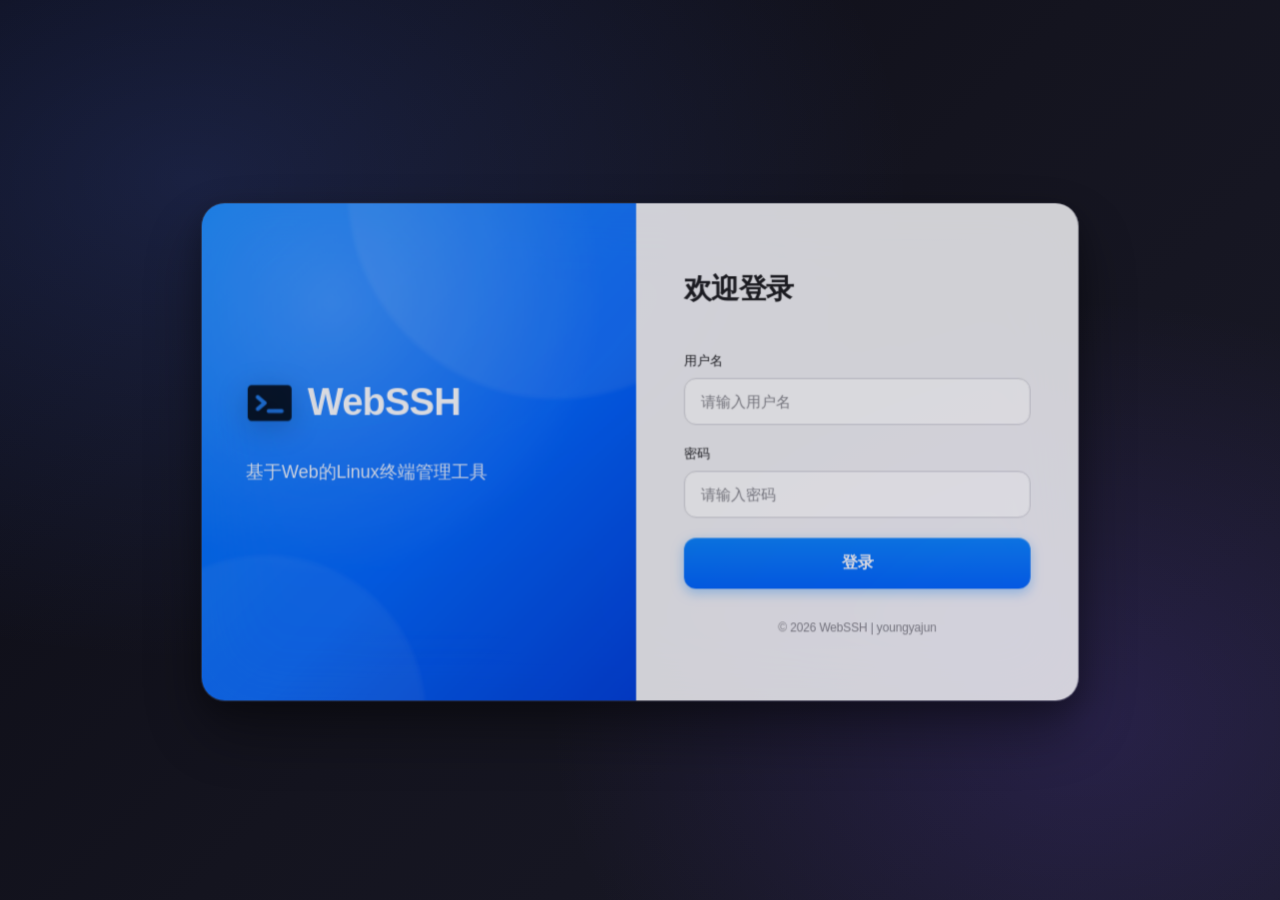
==== commit 785fef34: "feat: add multi-session tab restore." ====
--- a/yyj-webssh-spring-boot-starter/src/main/resources/META-INF/resources/webssh/index.html
+++ b/yyj-webssh-spring-boot-starter/src/main/resources/META-INF/resources/webssh/index.html
@@ -147,7 +147,7 @@
     <!-- 终端右键菜单（复制） -->
     <div class="context-menu" id="terminalContextMenu">
         <div class="context-menu-item" id="ctxCopy">
-            <span class="menu-icon">&#x1F4CB;</span>
+            <span class="menu-icon"><img src="images/copy.png" alt="复制"></span>
             <span>复制</span>
         </div>
     </div>
@@ -155,7 +155,7 @@
     <!-- 标签页右键菜单 -->
     <div class="context-menu tab-context-menu" id="tabContextMenu">
         <div class="context-menu-item" id="ctxTabDuplicate">
-            <span class="menu-icon">&#x1F4CB;</span>
+            <span class="menu-icon"><img src="images/copy.png" alt="复制会话"></span>
             <span>复制会话</span>
         </div>
         <div class="context-menu-separator"></div>
--- a/yyj-webssh-spring-boot-starter/src/main/resources/META-INF/resources/webssh/style/webssh.css
+++ b/yyj-webssh-spring-boot-starter/src/main/resources/META-INF/resources/webssh/style/webssh.css
@@ -801,6 +801,11 @@
     width: 18px;
     text-align: center;
 }
+.context-menu-item .menu-icon img {
+    width: 16px;
+    height: 16px;
+    vertical-align: middle;
+}
 .context-menu-separator {
     height: 1px;
     background: var(--border);
@@ -1212,3 +1217,29 @@
     padding: 40px 20px;
     color: var(--text-muted);
 }
+
+/* ======================== 字体大小提示 ======================== */
+/* Ctrl+滚轮调整终端字体时，在终端区域右上角短暂显示当前字号 */
+
+.font-size-hint {
+    position: absolute;
+    top: 50%;
+    left: 50%;
+    transform: translate(-50%, -50%) scale(0.9);
+    z-index: 9999;
+    padding: 8px 16px;
+    background: rgba(31, 111, 235, 0.92);
+    color: #fff;
+    font-size: 15px;
+    font-family: 'Consolas', 'Courier New', monospace;
+    font-weight: 600;
+    border-radius: 8px;
+    box-shadow: 0 4px 14px rgba(0, 0, 0, 0.35);
+    opacity: 0;
+    pointer-events: none;
+    transition: opacity 0.18s ease, transform 0.18s ease;
+}
+.font-size-hint.show {
+    opacity: 1;
+    transform: translate(-50%, -50%) scale(1);
+}
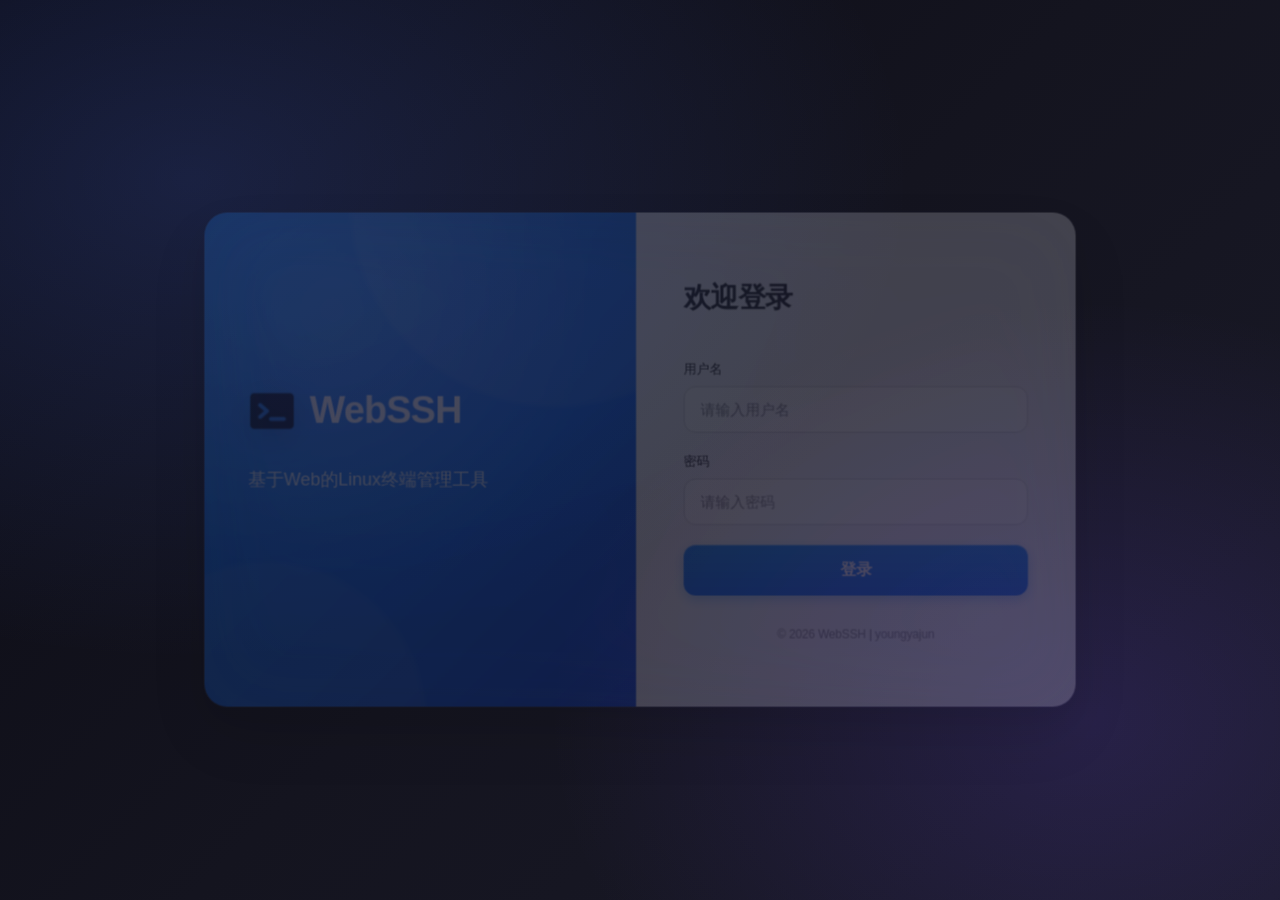
==== commit 6e331f36: "feat: add warning prompt for session tab refresh." ====
--- a/yyj-webssh-spring-boot-starter/src/main/resources/META-INF/resources/webssh/index.html
+++ b/yyj-webssh-spring-boot-starter/src/main/resources/META-INF/resources/webssh/index.html
@@ -225,6 +225,23 @@
         </div>
     </div>
 
+    <!-- 通用确认对话框 -->
+    <div class="modal" id="confirmModal">
+        <div class="modal-content" style="max-width: 420px;">
+            <div class="modal-header">
+                <span class="modal-title" id="confirmTitle">确认</span>
+                <button class="modal-close" id="closeConfirmModal">&times;</button>
+            </div>
+            <div class="modal-body">
+                <p id="confirmMessage" style="font-size: 15px; margin: 0; color: var(--text); line-height: 1.6;"></p>
+                <div class="modal-footer" style="display: flex; justify-content: flex-end; gap: 10px; margin-top: 24px;">
+                    <button class="btn" id="cancelConfirm">取消</button>
+                    <button class="btn btn-primary" id="okConfirm">确定</button>
+                </div>
+            </div>
+        </div>
+    </div>
+
     <!-- 文件属性对话框 -->
     <div class="modal" id="propertiesModal">
         <div class="modal-content" style="max-width: 520px;">
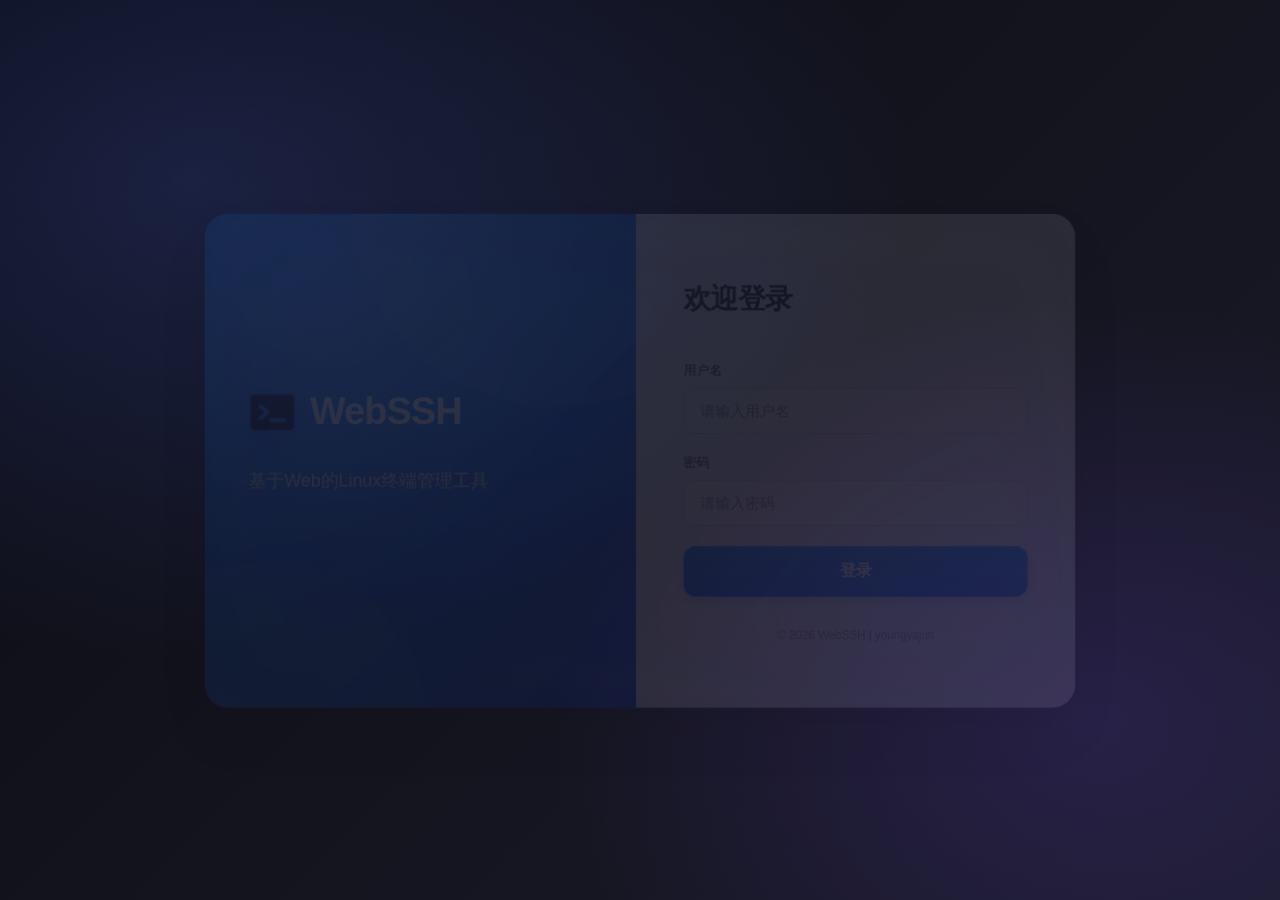
==== commit 1fc8fbef: "fix: fix credential input dialog not showing in session tab." ====
--- a/yyj-webssh-spring-boot-starter/src/main/resources/META-INF/resources/webssh/index.html
+++ b/yyj-webssh-spring-boot-starter/src/main/resources/META-INF/resources/webssh/index.html
@@ -154,6 +154,10 @@
 
     <!-- 标签页右键菜单 -->
     <div class="context-menu tab-context-menu" id="tabContextMenu">
+        <div class="context-menu-item" id="ctxTabRefresh">
+            <span class="menu-icon"><img src="images/refresh.png" alt="刷新"></span>
+            <span>刷新</span>
+        </div>
         <div class="context-menu-item" id="ctxTabDuplicate">
             <span class="menu-icon"><img src="images/copy.png" alt="复制会话"></span>
             <span>复制会话</span>
--- a/yyj-webssh-spring-boot-starter/src/main/resources/META-INF/resources/webssh/style/webssh.css
+++ b/yyj-webssh-spring-boot-starter/src/main/resources/META-INF/resources/webssh/style/webssh.css
@@ -569,6 +569,17 @@
     overflow-y: auto;
     color: var(--text);
 }
+/* 文件预览弹窗：占屏幕 80% 空间，充分利用显示区域 */
+#previewModal .modal-content {
+    width: 80vw;
+    height: 80vh;
+    max-width: none;
+    max-height: none;
+}
+#previewModal .preview-content {
+    max-height: none;
+    height: 100%;
+}
 /* ======================== 底部状态栏 ======================== */
 /* 显示当前终端路径（点击可复制）与连接状态指示点 */
 
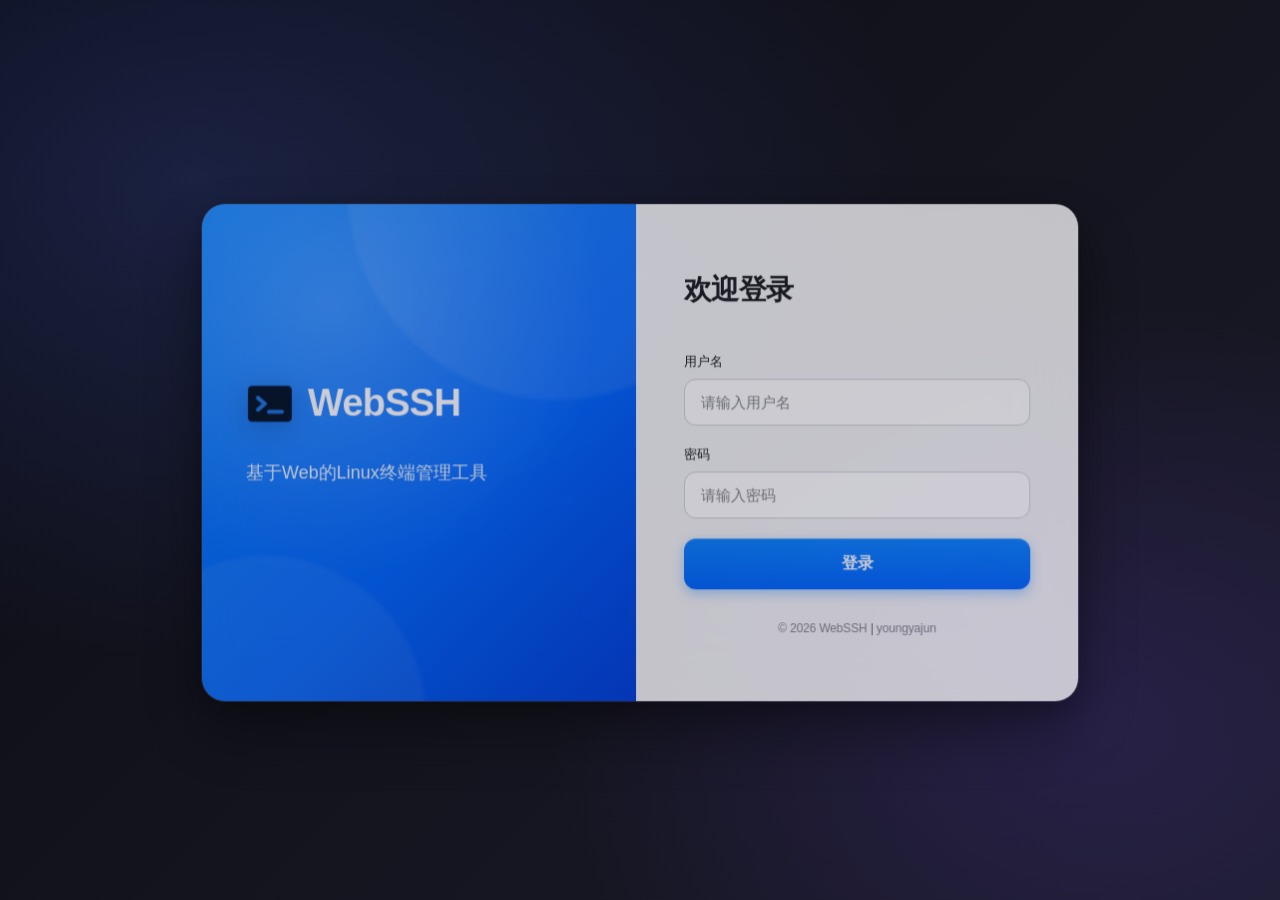
==== commit ad923e26: "feat: add support for exporting terminal logs." ====
--- a/yyj-webssh-spring-boot-starter/src/main/resources/META-INF/resources/webssh/index.html
+++ b/yyj-webssh-spring-boot-starter/src/main/resources/META-INF/resources/webssh/index.html
@@ -104,7 +104,11 @@
             </div>
             <div class="status-bar">
                 <span id="connectionStatus"><span class="status-dot" id="statusDot"></span>未连接</span>
-                <span id="currentPath" title="点击复制路径到剪切板">路径: -</span>
+                <span id="sysMonitor" class="sys-monitor"></span>
+                <div class="status-bar-right">
+                    <button class="btn btn-icon status-icon-btn" id="terminalLogBtn" title="终端日志"><img src="images/terminal-log.png" alt="终端日志"></button>
+                    <span id="currentPath" title="点击复制路径到剪切板">路径: -</span>
+                </div>
             </div>
         </div>
     </div>
@@ -348,6 +352,37 @@
         </div>
     </div>
 
+    <!-- 终端日志弹窗（导出终端界面显示内容） -->
+    <div class="modal" id="terminalLogModal">
+        <div class="modal-content" style="width: 90vw; max-width: 1280px; height: 85vh; max-height: 85vh;">
+            <div class="modal-header">
+                <span class="modal-title" id="terminalLogModalTitle">终端日志</span>
+                <div class="log-modal-actions">
+                    <button class="btn" id="downloadTerminalLogBtn" title="下载终端日志">下载</button>
+                    <button class="modal-close" id="closeTerminalLogModal">&times;</button>
+                </div>
+            </div>
+            <div class="modal-body">
+                <div id="terminalLogContent" class="terminal-log-content">
+                    <!-- 动态填充 -->
+                </div>
+            </div>
+        </div>
+    </div>
+
+    <!-- 监控详情弹窗（CPU/RAM/Disk/Load/Net） -->
+    <div class="modal" id="monitorDetailModal">
+        <div class="modal-content" style="width: 90vw; max-width: 1180px; height: 82vh; max-height: 82vh;">
+            <div class="modal-header">
+                <span class="modal-title" id="monitorDetailTitle">监控详情</span>
+                <button class="modal-close" id="closeMonitorDetail">&times;</button>
+            </div>
+            <div class="modal-body">
+                <div id="monitorDetailContent" class="monitor-detail"></div>
+            </div>
+        </div>
+    </div>
+
     <!-- 隐藏的文件选择器，用于上传 -->
     <input type="file" id="hiddenFileInput" style="display: none;" multiple>
 
--- a/yyj-webssh-spring-boot-starter/src/main/resources/META-INF/resources/webssh/style/webssh.css
+++ b/yyj-webssh-spring-boot-starter/src/main/resources/META-INF/resources/webssh/style/webssh.css
@@ -397,7 +397,8 @@
     background: var(--bg-panel);
     border: 1px solid var(--border);
     border-radius: 6px;
-    max-height: 200px;
+    /* 兜底最大高度；实际由 JS 根据视口可用空间动态调整 */
+    max-height: 400px;
     overflow-y: auto;
     z-index: 100;
     box-shadow: var(--shadow-suggest);
@@ -617,6 +618,41 @@
 .status-dot.connected {
     display: inline-block;
 }
+/* 状态栏右侧容器：将终端日志按钮与路径显示固定在右下角 */
+.status-bar-right {
+    display: flex;
+    align-items: center;
+    gap: 8px;
+    flex-shrink: 0;
+}
+/* 状态栏图标按钮：紧凑尺寸，适配底部状态栏高度 */
+.status-icon-btn {
+    height: 24px;
+    width: 24px;
+    padding: 0;
+    display: inline-flex;
+    align-items: center;
+    justify-content: center;
+    background: transparent;
+    border: 1px solid transparent;
+    border-radius: 4px;
+    line-height: 1;
+    cursor: pointer;
+    transition: background 0.2s, border-color 0.2s;
+}
+.status-icon-btn:hover {
+    background: var(--border);
+    border-color: var(--border);
+}
+.status-icon-btn img {
+    width: 16px;
+    height: 16px;
+    opacity: 0.8;
+    transition: opacity 0.2s;
+}
+.status-icon-btn:hover img {
+    opacity: 1;
+}
 /* ======================== 加载与提示状态 ======================== */
 /* 加载旋转动画、空状态占位、错误信息提示 */
 
@@ -950,9 +986,13 @@
     color: var(--text);
 }
 .tab-item.active {
-    background: var(--bg-tab-active);
-    color: var(--text);
-    border-bottom-color: var(--accent);
+    background: var(--accent-hover);
+    color: #fff;
+    border-bottom-color: transparent;
+}
+.tab-item.active:hover {
+    background: var(--accent-hover);
+    color: #fff;
 }
 .tab-item .tab-label {
     max-width: 140px;
@@ -992,6 +1032,7 @@
 }
 .tab-item.active .tab-close {
     visibility: visible;
+    color: rgba(255, 255, 255, 0.85);
 }
 /* 标签拖拽排序样式 */
 .tab-item.dragging {
@@ -1136,6 +1177,168 @@
 .terminal-container-inner .tab-terminal.active {
     display: block;
 }
+/* ======================== 分屏布局（拖拽标签到终端区触发，支持嵌套两次） ======================== */
+/* 嵌套 wrapper 默认 relative 作为父 flex 项自动填充；根 wrapper 绝对填充终端容器 */
+
+.split-wrapper {
+    position: relative;
+    display: flex;
+    flex: 1 1 auto;
+    min-width: 0;
+    min-height: 0;
+}
+/* 根 wrapper：绝对填充终端容器（仅 terminalContainer 的直接子元素） */
+#terminalContainer > .split-wrapper {
+    position: absolute;
+    top: 0; left: 0; right: 0; bottom: 0;
+    z-index: 2;
+}
+/* 分屏视图隐藏：切到非分屏标签时通过此 class 隐藏 splitWrapper，保留 splitState 与 DOM 不销毁 */
+#terminalContainer > .split-wrapper.hidden {
+    display: none;
+}
+.split-wrapper.vertical {
+    flex-direction: column;
+}
+.split-pane {
+    position: relative;
+    overflow: hidden;
+    min-width: 0;
+    min-height: 0;
+}
+/* 聚焦面板的强调：微弱内阴影（内描边 + 内发光），不拦截事件。
+   用 inset box-shadow 代替整圈实心边框，视觉更柔和、不喧宾夺主。
+   color-mix 让强调色半透明，适配暗/亮主题。 */
+.split-pane.focused::after {
+    content: '';
+    position: absolute;
+    top: 0; left: 0; right: 0; bottom: 0;
+    box-shadow:
+        inset 0 0 0 1px color-mix(in srgb, var(--accent) 55%, transparent),
+        inset 0 0 14px -3px color-mix(in srgb, var(--accent) 28%, transparent);
+    pointer-events: none;
+    z-index: 3;
+}
+/* 分隔条：水平分屏为竖条，垂直分屏为横条 */
+.split-resizer {
+    flex: 0 0 6px;
+    background: var(--border);
+    cursor: col-resize;
+    position: relative;
+    z-index: 4;
+    transition: background 0.15s;
+}
+.split-wrapper.vertical .split-resizer {
+    cursor: row-resize;
+}
+.split-resizer:hover {
+    background: var(--accent);
+}
+/* 面板关闭按钮：点击后退出分屏并保留另一侧 */
+.split-pane-close {
+    position: absolute;
+    top: 4px;
+    right: 6px;
+    width: 20px;
+    height: 20px;
+    line-height: 18px;
+    text-align: center;
+    border-radius: 4px;
+    color: var(--text-muted);
+    background: rgba(0, 0, 0, 0.4);
+    cursor: pointer;
+    font-size: 16px;
+    z-index: 6;
+    user-select: none;
+}
+.split-pane-close:hover {
+    background: #da3633;
+    color: #fff;
+}
+/* 拖放罗盘遮罩：pointer-events:none 不拦截 DnD 事件；显示时给终端区一点暗化聚焦感。
+   overlay 尺寸由 JS 内联设置（覆盖目标面板区域），故此处仅设默认 top/left */
+.split-drop-overlay {
+    position: absolute;
+    top: 0; left: 0;
+    display: none;
+    z-index: 10;
+    pointer-events: none;
+    background: rgba(0, 0, 0, 0.2);
+}
+.split-drop-overlay.show {
+    display: block;
+}
+/* 分屏位置预览阴影：高亮被拖标签落点所在的半区，直观预示新面板位置（同 Xshell） */
+.split-preview {
+    position: absolute;
+    display: none;
+    background: rgba(88, 166, 255, 0.18);
+    border: 2px dashed var(--accent);
+    box-sizing: border-box;
+    box-shadow: inset 0 0 40px rgba(88, 166, 255, 0.35);
+    transition: background 0.12s;
+    pointer-events: none;
+}
+.split-preview.show {
+    display: block;
+}
+.split-preview.pos-left   { top: 0; left: 0; width: 50%; height: 100%; }
+.split-preview.pos-right  { top: 0; right: 0; width: 50%; height: 100%; }
+.split-preview.pos-top    { top: 0; left: 0; width: 100%; height: 50%; }
+.split-preview.pos-bottom { bottom: 0; left: 0; width: 100%; height: 50%; }
+/* Xshell 风格四向罗盘：居中 3x3 网格，四向单元格始终可见，当前方向高亮 */
+.split-compass {
+    position: absolute;
+    top: 50%; left: 50%;
+    transform: translate(-50%, -50%);
+    display: grid;
+    grid-template-columns: repeat(3, 70px);
+    grid-template-rows: repeat(3, 70px);
+    gap: 6px;
+}
+.compass-cell {
+    display: flex;
+    flex-direction: column;
+    align-items: center;
+    justify-content: center;
+    gap: 2px;
+    border-radius: 10px;
+    background: rgba(22, 27, 34, 0.92);
+    border: 1px solid rgba(255, 255, 255, 0.18);
+    color: #c9d1d9;
+    font-size: 12px;
+    box-sizing: border-box;
+    transition: background 0.12s, border-color 0.12s, transform 0.12s, color 0.12s;
+}
+.compass-cell .arrow {
+    font-size: 22px;
+    line-height: 1;
+}
+.compass-cell.hover {
+    background: var(--accent-hover);
+    border-color: var(--accent);
+    color: #fff;
+    transform: scale(1.08);
+    box-shadow: 0 0 0 3px rgba(88, 166, 255, 0.25);
+}
+/* 中心占位格：弱化显示 */
+.compass-cell.cell-center {
+    background: rgba(22, 27, 34, 0.5);
+    border-style: dashed;
+    border-color: rgba(255, 255, 255, 0.1);
+}
+/* 网格定位：上(行1列2) 左(行2列1) 中(行2列2) 右(行2列3) 下(行3列2) */
+.cell-top    { grid-column: 2; grid-row: 1; }
+.cell-left   { grid-column: 1; grid-row: 2; }
+.cell-center { grid-column: 2; grid-row: 2; }
+.cell-right  { grid-column: 3; grid-row: 2; }
+.cell-bottom { grid-column: 2; grid-row: 3; }
+/* 分屏中非聚焦标签的次级高亮：用淡蓝底色提示该会话仍在另一面板可见
+   （不再在连接状态图标上画圆环，避免与选中态混淆） */
+.tab-item.in-split {
+    background: var(--bg-active);
+    border-bottom-color: var(--accent);
+}
 .terminal-empty-state {
     position: absolute;
     top: 0; left: 0; right: 0; bottom: 0;
@@ -1227,6 +1430,30 @@
     text-align: center;
     padding: 40px 20px;
     color: var(--text-muted);
+}
+
+/* 终端日志内容区：等宽字体、保留空白与换行、自适应填满弹窗高度 */
+.terminal-log-content {
+    background: var(--bg-base);
+    padding: 15px;
+    border-radius: 6px;
+    font-family: 'Consolas', 'Courier New', monospace;
+    font-size: 13px;
+    line-height: 1.6;
+    white-space: pre-wrap;
+    word-break: break-all;
+    overflow-y: auto;
+    color: var(--text);
+}
+/* 终端日志弹窗：内容区铺满 modal-body 剩余高度 */
+#terminalLogModal .modal-body {
+    display: flex;
+    flex-direction: column;
+    padding: 15px 20px;
+}
+#terminalLogModal .terminal-log-content {
+    flex: 1;
+    min-height: 0;
 }
 
 /* ======================== 字体大小提示 ======================== */
@@ -1254,3 +1481,162 @@
     opacity: 1;
     transform: translate(-50%, -50%) scale(1);
 }
+
+/* ======================== 系统监控信息 ======================== */
+/* 状态栏中间区域：CPU / RAM / Disk / Load / Net 实时监控，随活跃标签页主机更新 */
+
+.sys-monitor {
+    display: none;
+    align-items: center;
+    gap: 14px;
+    font-size: 12px;
+    color: var(--text-muted);
+    user-select: none;
+    /* 配合 status-bar 的 space-between，使监控信息在连接状态与路径之间居中 */
+    margin: 0 auto;
+}
+.sys-monitor.show {
+    display: inline-flex;
+}
+.sys-monitor .mon-item {
+    display: inline-flex;
+    align-items: center;
+    gap: 4px;
+    white-space: nowrap;
+}
+.sys-monitor .mon-label {
+    color: var(--text-dim);
+    font-weight: 600;
+}
+.sys-monitor .mon-value {
+    color: var(--text);
+    font-family: 'Consolas', 'Courier New', monospace;
+}
+.sys-monitor .mon-sep {
+    color: var(--text-dim);
+}
+/* 负载分级配色：≥90% 危险，≥75% 警告 */
+.sys-monitor .mon-warn .mon-value { color: #d29922; }
+.sys-monitor .mon-danger .mon-value { color: var(--danger); }
+/* 监控项可点击：hover 高亮提示可查看详情 */
+.sys-monitor .mon-item {
+    cursor: pointer;
+    padding: 2px 6px;
+    border-radius: 4px;
+    transition: background 0.15s;
+}
+.sys-monitor .mon-item:hover {
+    background: var(--bg-hover);
+}
+
+/* ======================== 监控详情弹窗 ======================== */
+/* 卡片网格、进度条、数据表格等，用于 CPU/RAM/Disk/Load/Net 详情 */
+
+.monitor-detail { font-size: 13px; }
+.monitor-detail .detail-stats {
+    display: grid;
+    grid-template-columns: repeat(auto-fit, minmax(220px, 1fr));
+    gap: 12px;
+    margin-bottom: 16px;
+}
+.monitor-detail .stat-card {
+    background: var(--bg-elevated);
+    border: 1px solid var(--border-light);
+    border-radius: 8px;
+    padding: 12px 14px;
+}
+.monitor-detail .stat-card .stat-label {
+    color: var(--text-muted);
+    font-size: 12px;
+    margin-bottom: 6px;
+}
+.monitor-detail .stat-card .stat-value {
+    color: var(--text);
+    font-size: 17px;
+    font-family: 'Consolas', 'Courier New', monospace;
+    font-weight: 600;
+    word-break: break-word;
+    line-height: 1.4;
+}
+/* 占满整行的卡片（用于长文本如 CPU 型号） */
+.monitor-detail .stat-card-wide {
+    grid-column: 1 / -1;
+}
+.monitor-detail .stat-card-wide .stat-value {
+    font-size: 15px;
+    line-height: 1.5;
+}
+.monitor-detail .detail-section-title {
+    font-size: 14px;
+    font-weight: 600;
+    color: var(--text);
+    margin: 18px 0 10px;
+}
+.monitor-detail .progress-row {
+    display: flex;
+    align-items: center;
+    gap: 12px;
+    margin-bottom: 10px;
+}
+.monitor-detail .progress-row .progress-label {
+    width: 130px;
+    color: var(--text-muted);
+    font-size: 13px;
+    flex-shrink: 0;
+    white-space: nowrap;
+    overflow: hidden;
+    text-overflow: ellipsis;
+}
+.monitor-detail .progress-bar {
+    flex: 1;
+    height: 12px;
+    background: var(--border);
+    border-radius: 6px;
+    overflow: hidden;
+}
+.monitor-detail .progress-fill {
+    height: 100%;
+    border-radius: 6px;
+    transition: width 0.4s ease, background 0.3s ease;
+}
+.monitor-detail .progress-row .progress-text {
+    width: 110px;
+    text-align: right;
+    font-family: 'Consolas', 'Courier New', monospace;
+    font-size: 13px;
+    color: var(--text);
+    flex-shrink: 0;
+    white-space: nowrap;
+}
+.monitor-detail .detail-table {
+    width: 100%;
+    border-collapse: collapse;
+    table-layout: auto;
+}
+.monitor-detail .detail-table th,
+.monitor-detail .detail-table td {
+    padding: 9px 12px;
+    border-bottom: 1px solid var(--border-light);
+    text-align: left;
+    font-size: 13px;
+    white-space: nowrap;
+}
+.monitor-detail .detail-table th {
+    color: var(--text-muted);
+    font-weight: 600;
+    background: var(--bg-elevated);
+}
+.monitor-detail .detail-table td {
+    color: var(--text);
+    font-family: 'Consolas', 'Courier New', monospace;
+}
+/* 允许换行的单元格（如挂载点、文件系统名） */
+.monitor-detail .detail-table td.wrap-cell {
+    white-space: normal;
+    word-break: break-all;
+}
+.monitor-detail .detail-loading {
+    text-align: center;
+    padding: 30px;
+    color: var(--text-muted);
+}
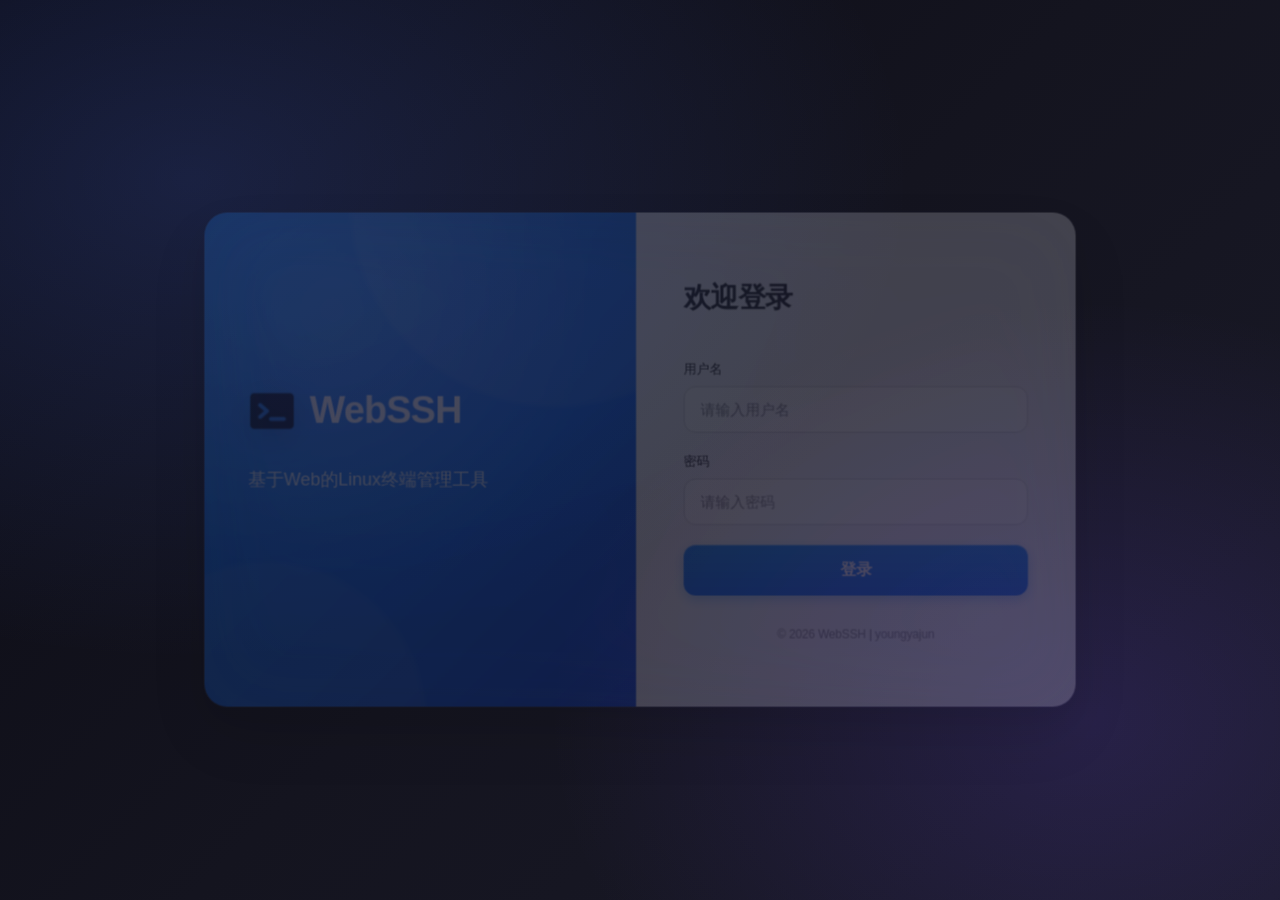
==== commit 4c537e4c: "refactor: refine form hints." ====
--- a/yyj-webssh-spring-boot-starter/src/main/resources/META-INF/resources/webssh/index.html
+++ b/yyj-webssh-spring-boot-starter/src/main/resources/META-INF/resources/webssh/index.html
@@ -189,7 +189,10 @@
                 <div class="form-group">
                     <label for="credentialHost">主机</label>
                     <div class="host-combobox">
-                        <input type="text" id="credentialHost" class="form-control" placeholder="选择或输入主机/IP（可含端口，如 192.168.1.1:2222）" autocomplete="off">
+                        <input type="text" id="credentialHost" class="form-control" placeholder="选择或输入主机/IP（可含端口，如 192.168.1.166:2222）" autocomplete="off">
+                        <button type="button" class="host-clear-btn" id="hostClearBtn" title="清空" tabindex="-1" aria-label="清空主机输入">
+                            <svg viewBox="0 0 24 24"><path d="M6 6l12 12M6 18L18 6"/></svg>
+                        </button>
                         <div class="host-dropdown" id="hostDropdown"></div>
                     </div>
                 </div>
--- a/yyj-webssh-spring-boot-starter/src/main/resources/META-INF/resources/webssh/style/webssh.css
+++ b/yyj-webssh-spring-boot-starter/src/main/resources/META-INF/resources/webssh/style/webssh.css
@@ -736,6 +736,53 @@
 .host-combobox {
     position: relative;
 }
+/* 主机输入框清空按钮：苹果风格（灰圆 + 白色 ×），仅有内容时显示 */
+.host-clear-btn {
+    position: absolute;
+    right: 10px;
+    top: 50%;
+    transform: translateY(-50%) scale(0.85);
+    width: 18px;
+    height: 18px;
+    border-radius: 50%;
+    background: rgba(60, 60, 67, 0.3);
+    border: none;
+    color: #fff;
+    cursor: pointer;
+    display: none;
+    align-items: center;
+    justify-content: center;
+    padding: 0;
+    transition: all 0.2s cubic-bezier(0.22, 1, 0.36, 1);
+    -webkit-appearance: none;
+    appearance: none;
+    z-index: 5;
+}
+.host-clear-btn svg {
+    width: 10px;
+    height: 10px;
+    display: block;
+    stroke: currentColor;
+    fill: none;
+    stroke-width: 2.2;
+    stroke-linecap: round;
+    stroke-linejoin: round;
+    pointer-events: none;
+}
+.host-combobox.has-value .host-clear-btn {
+    display: flex;
+}
+.host-clear-btn:hover {
+    background: rgba(60, 60, 67, 0.5);
+    transform: translateY(-50%) scale(1);
+}
+.host-clear-btn:active {
+    transform: translateY(-50%) scale(0.9);
+}
+/* 有内容时输入框右侧留出空间，避免文字被清空按钮遮挡 */
+.host-combobox.has-value .form-control {
+    padding-right: 36px;
+}
 .host-dropdown {
     display: none;
     position: absolute;
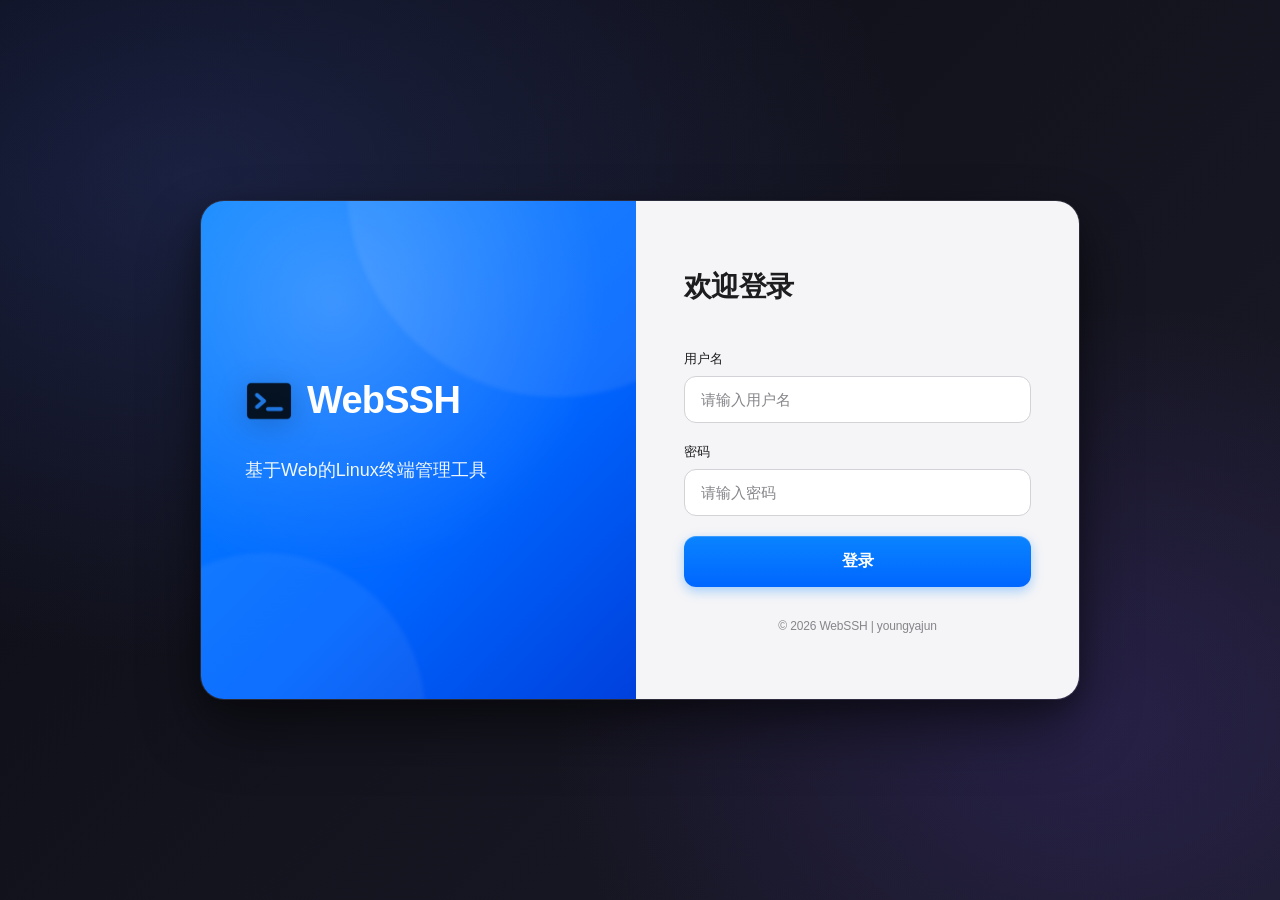
==== commit 6299cdab: "feat: add support for rz and sz commands." ====
--- a/yyj-webssh-spring-boot-starter/src/main/resources/META-INF/resources/webssh/index.html
+++ b/yyj-webssh-spring-boot-starter/src/main/resources/META-INF/resources/webssh/index.html
@@ -10,6 +10,7 @@
     <script src="js/xterm-5.5.0.js"></script>
     <script src="js/xterm-addon-fit.min-0.8.0.js"></script>
     <script src="js/jsencrypt.min.js"></script>
+    <script src="js/zmodem.min.js"></script>
     <script src="js/webssh.js"></script>
 </head>
 <body data-theme="dark">
@@ -388,6 +389,42 @@
 
     <!-- 隐藏的文件选择器，用于上传 -->
     <input type="file" id="hiddenFileInput" style="display: none;" multiple>
+    <!-- 隐藏的文件选择器，专用于 ZMODEM rz 上传（不支持 multiple，rz 协议单文件流） -->
+    <input type="file" id="zmodemFileInput" style="display: none;">
+
+    <!-- ZMODEM rz/sz 传输进度对话框 -->
+    <div class="modal" id="zmodemModal">
+        <div class="modal-content" style="max-width: 500px;">
+            <div class="modal-header">
+                <span class="modal-title" id="zmodemTitle">ZMODEM 传输</span>
+                <button class="modal-close" id="closeZmodemModal" style="display:none;">&times;</button>
+            </div>
+            <div class="modal-body">
+                <div style="text-align: center; padding: 6px 0;">
+                    <div id="zmodemFileName" style="font-size: 15px; font-weight: 600; word-break: break-all; margin-bottom: 8px;"></div>
+                    <div id="zmodemFileSize" style="color: var(--text-muted); font-size: 13px; margin-bottom: 14px;"></div>
+                    <!-- 保存方式选择区（接收前显示） -->
+                    <div id="zmodemSaveChoice" style="display:none; margin-bottom: 14px;">
+                        <div style="margin-bottom: 10px; font-size: 13px; color: var(--text-muted);">请选择保存方式：</div>
+                        <div style="display: flex; gap: 10px; justify-content: center; flex-wrap: wrap;">
+                            <button class="btn btn-primary" id="zmodemChooseSave">选择保存位置</button>
+                            <button class="btn" id="zmodemDefaultDownload">默认下载目录</button>
+                        </div>
+                    </div>
+                    <!-- 进度条区（接收中显示） -->
+                    <div id="zmodemProgressArea">
+                        <div class="upload-progress-container">
+                            <div class="upload-progress-bar" id="zmodemProgressBar" style="width: 0%;"></div>
+                        </div>
+                        <div id="zmodemProgressText" style="margin-top: 8px; font-size: 13px; color: var(--text-muted);">准备中...</div>
+                    </div>
+                </div>
+                <div class="modal-footer" style="display: flex; justify-content: flex-end; gap: 10px; margin-top: 16px;" id="zmodemFooter">
+                    <button class="btn btn-danger" id="cancelZmodem">取消传输</button>
+                </div>
+            </div>
+        </div>
+    </div>
 
 </body>
 </html>
